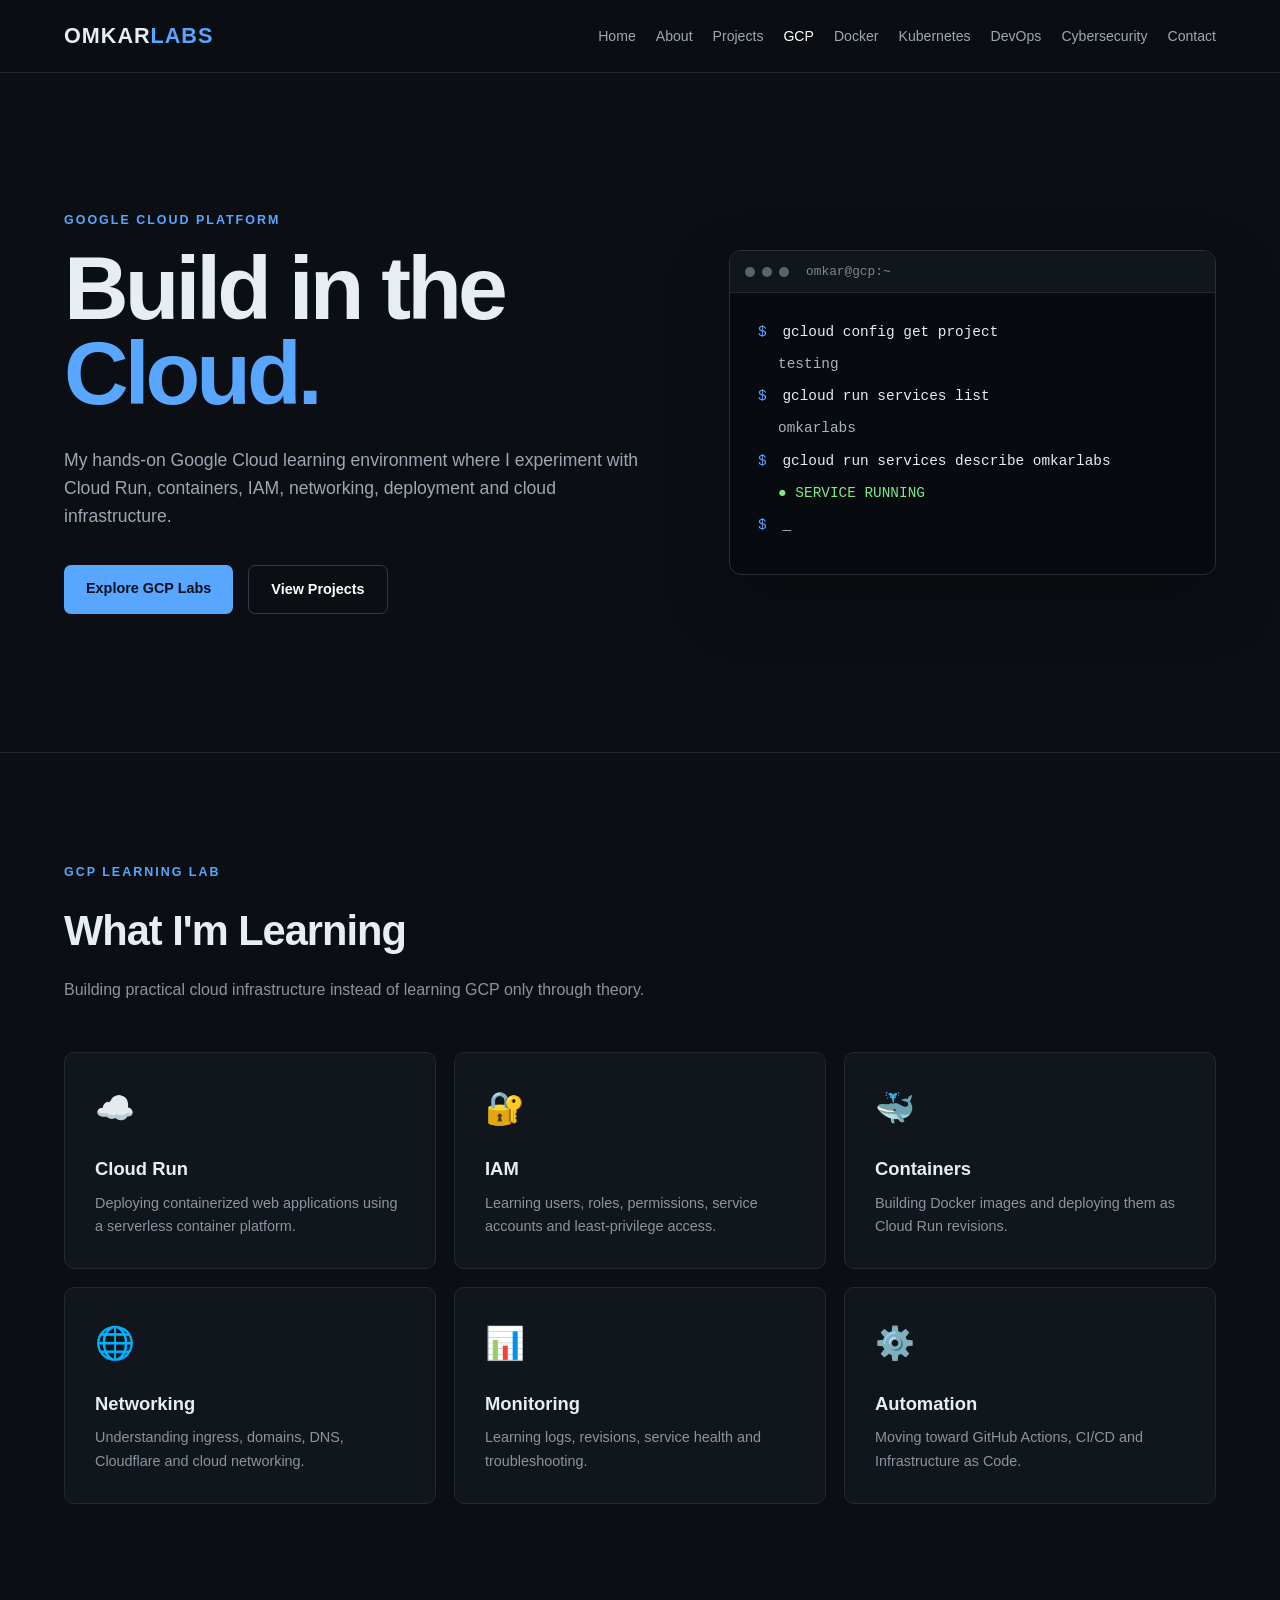
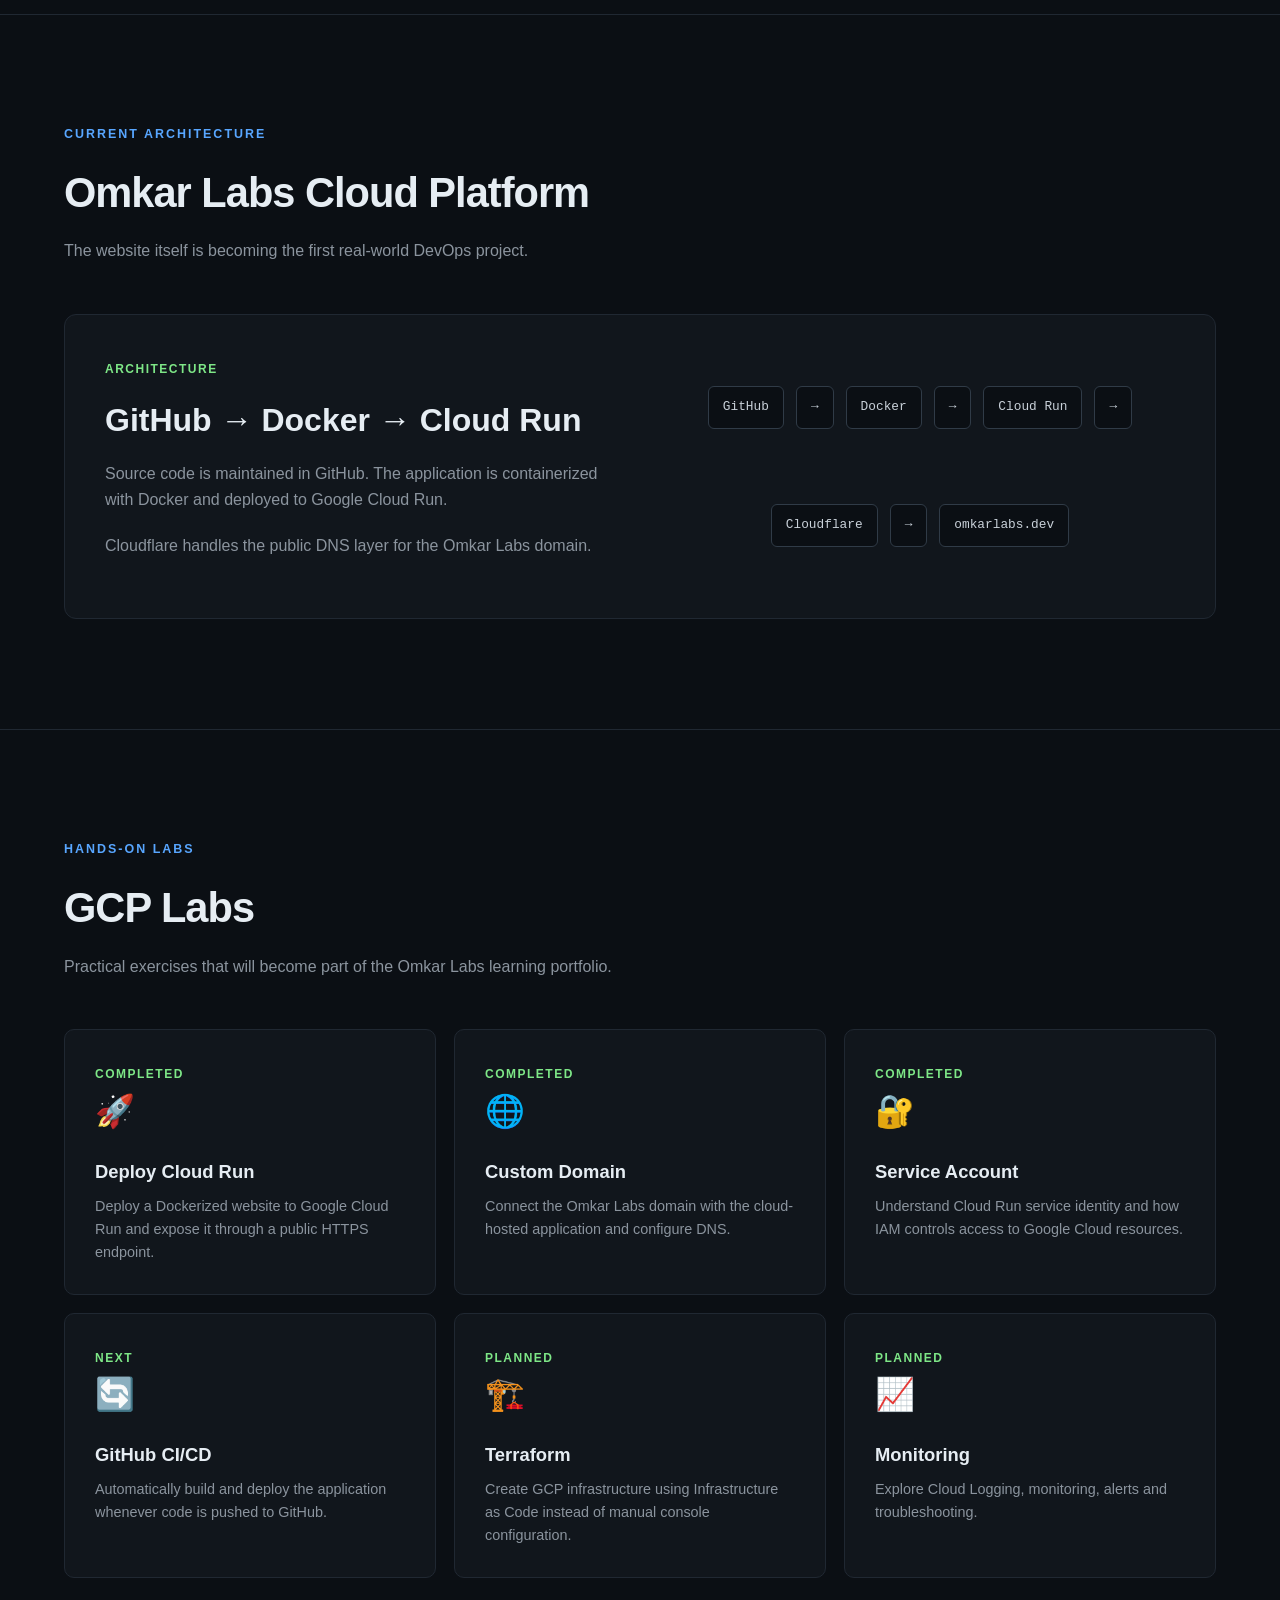
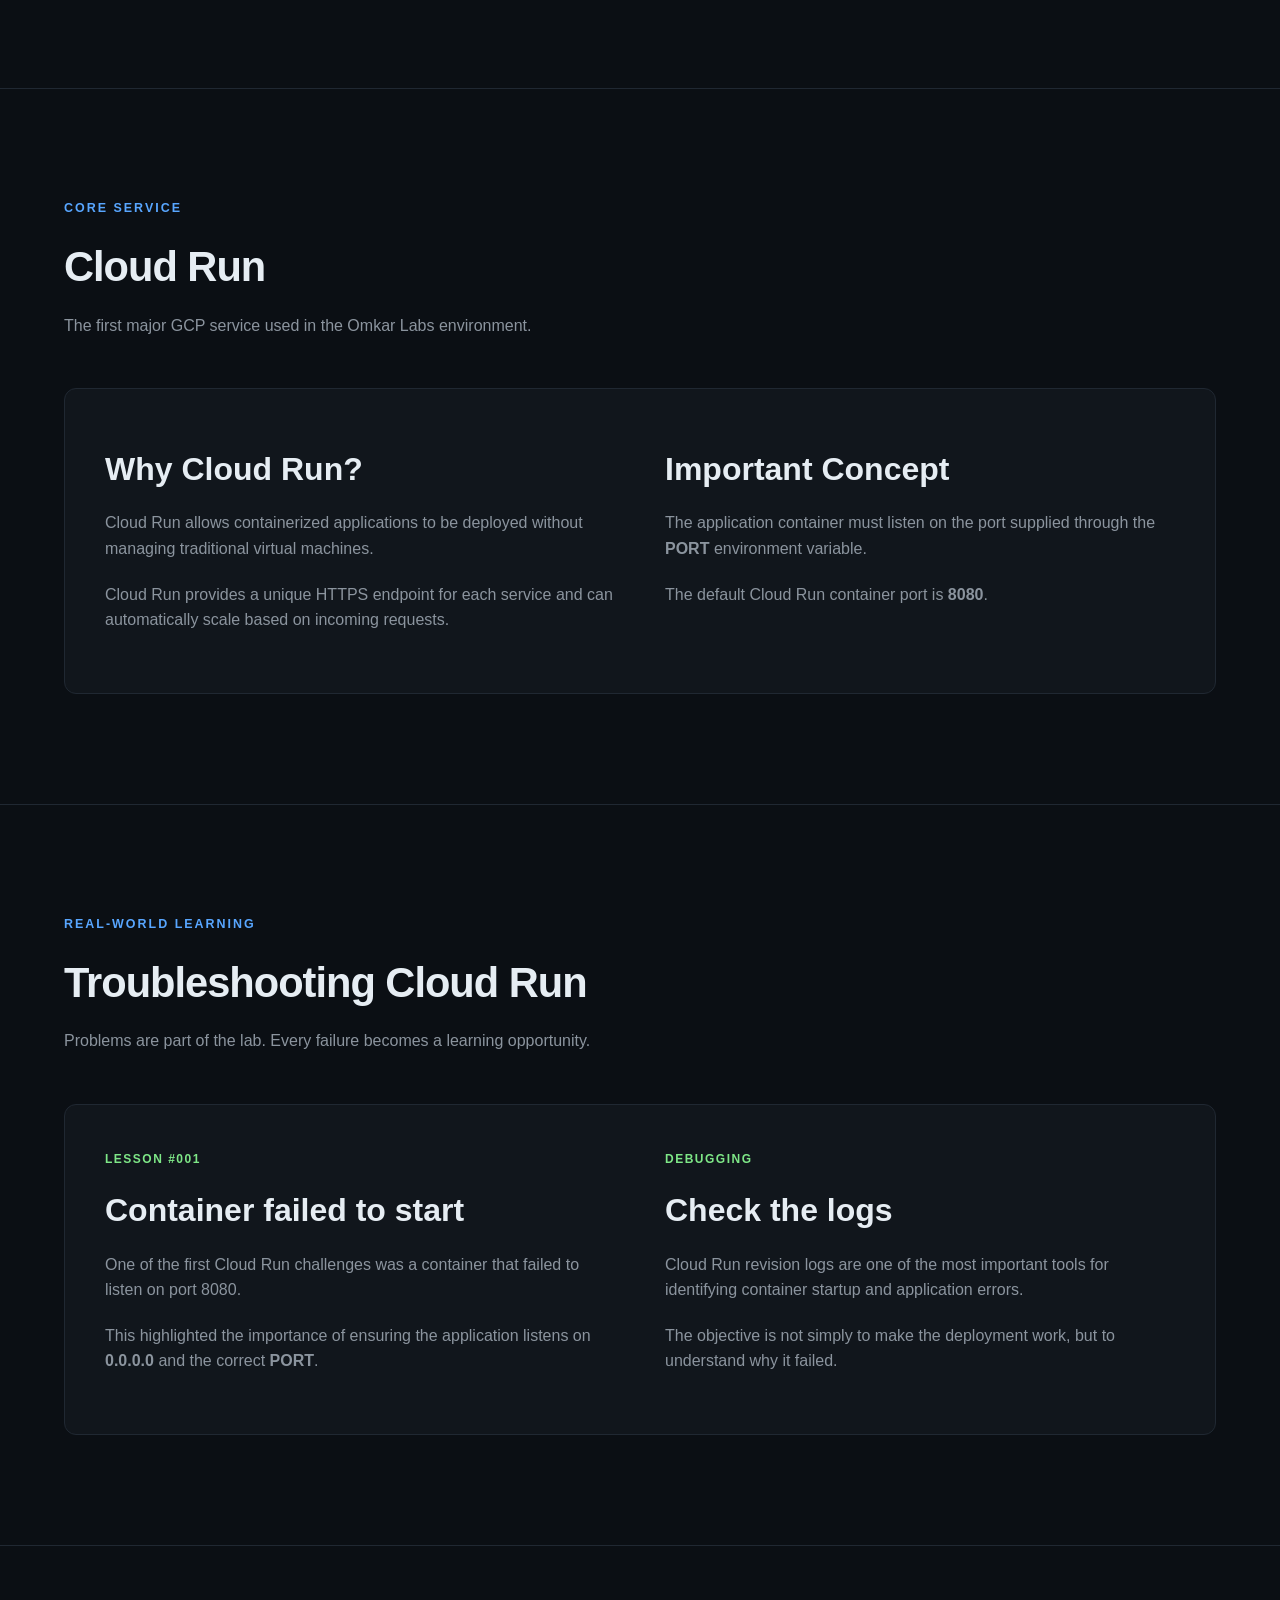
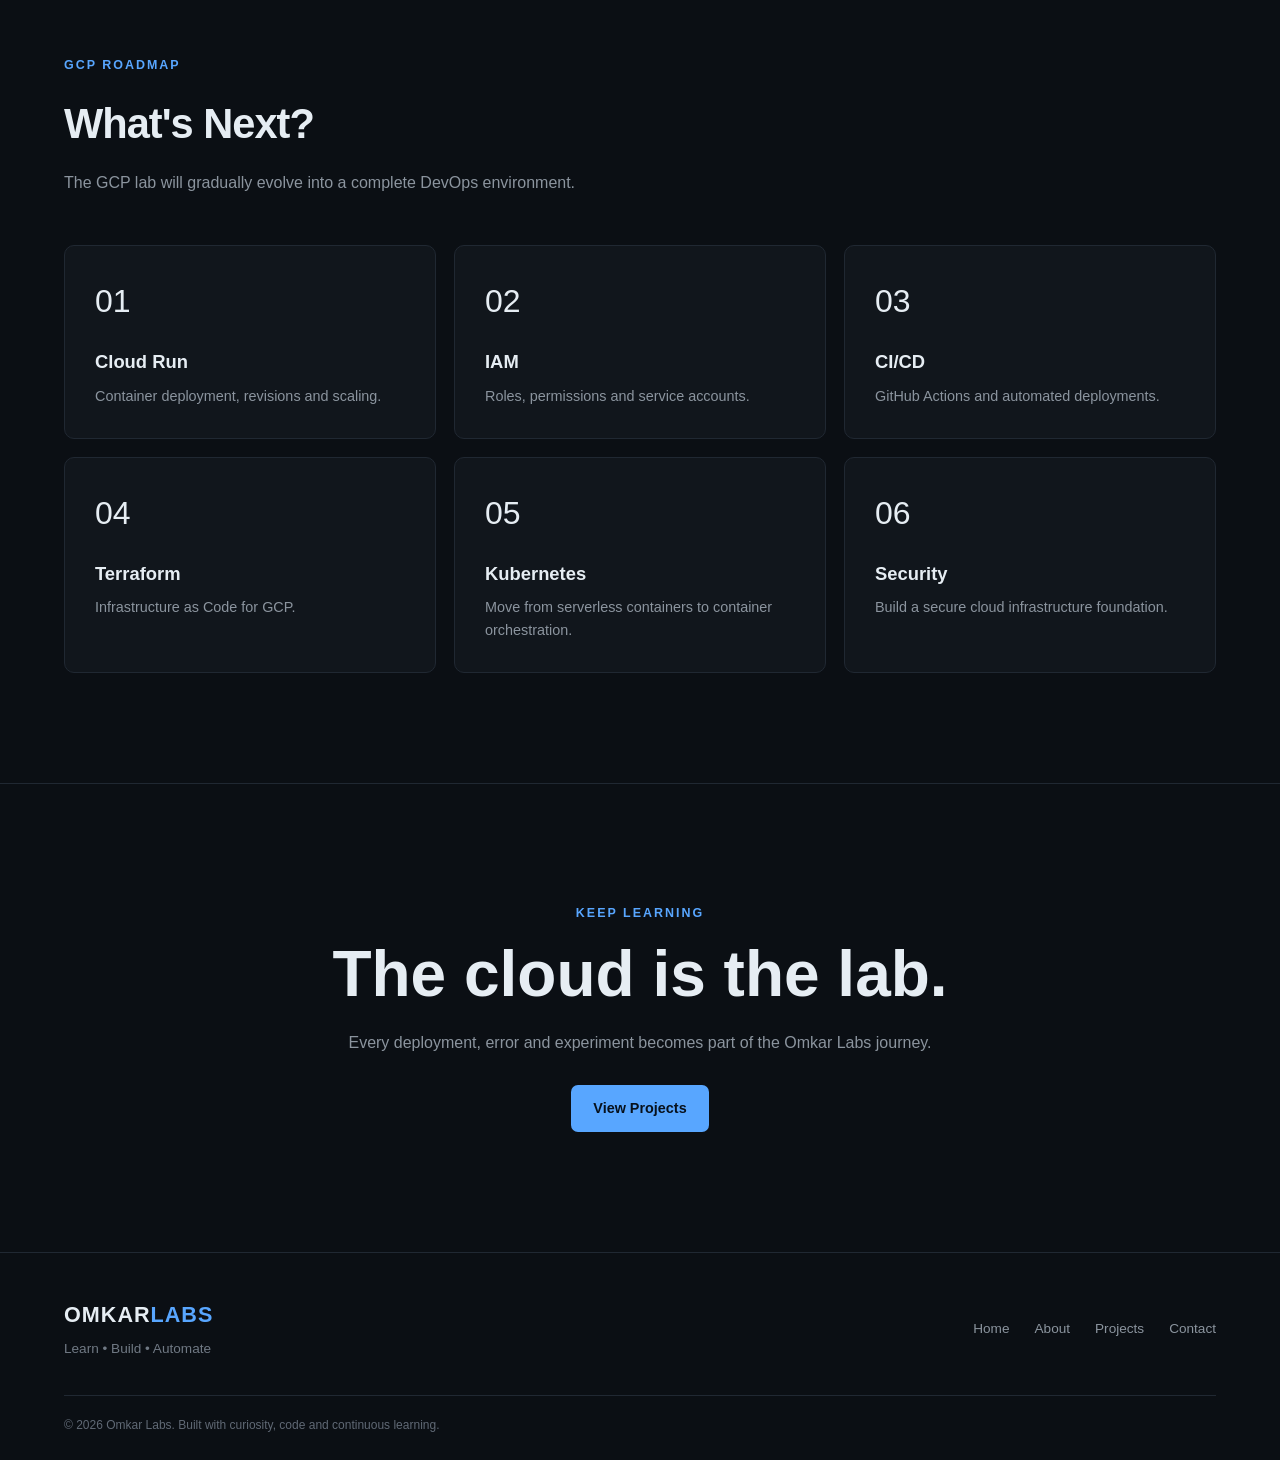
==== gcp.html @ 2f8487e4 "Add GCP learning page" ====
<!DOCTYPE html>
<html lang="en">

<head>

    <meta charset="UTF-8">

    <meta name="viewport"
          content="width=device-width, initial-scale=1.0">

    <meta name="description"
          content="Omkar Labs Google Cloud Platform learning lab - GCP, Cloud Run, IAM, Docker, Cloudflare and DevOps.">

    <title>GCP | Omkar Labs</title>

    <link rel="stylesheet" href="css/style.css">

</head>


<body>


    <!-- ================= HEADER ================= -->

    <header class="header">

        <div class="container nav-container">

            <a href="index.html" class="logo">
                OMKAR<span>LABS</span>
            </a>


            <nav class="navigation">

                <a href="index.html">
                    Home
                </a>

                <a href="about.html">
                    About
                </a>

                <a href="projects.html">
                    Projects
                </a>

                <a href="gcp.html"
                   class="active">
                    GCP
                </a>

                <a href="docker.html">
                    Docker
                </a>

                <a href="kubernetes.html">
                    Kubernetes
                </a>

                <a href="devops.html">
                    DevOps
                </a>

                <a href="cybersecurity.html">
                    Cybersecurity
                </a>

                <a href="contact.html">
                    Contact
                </a>

            </nav>


            <button class="menu-toggle"
                    aria-label="Open navigation menu">
                ☰
            </button>

        </div>

    </header>


    <!-- ================= MAIN ================= -->

    <main>


        <!-- ================= HERO ================= -->

        <section class="hero">

            <div class="container hero-content">


                <div class="hero-text">

                    <p class="eyebrow">
                        GOOGLE CLOUD PLATFORM
                    </p>

                    <h1>
                        Build in the<br>
                        <span>Cloud.</span>
                    </h1>

                    <p class="hero-description">

                        My hands-on Google Cloud learning
                        environment where I experiment with
                        Cloud Run, containers, IAM, networking,
                        deployment and cloud infrastructure.

                    </p>


                    <div class="hero-buttons">

                        <a href="#labs"
                           class="btn btn-primary">
                            Explore GCP Labs
                        </a>

                        <a href="projects.html"
                           class="btn btn-secondary">
                            View Projects
                        </a>

                    </div>

                </div>


                <!-- TERMINAL -->

                <div class="terminal">

                    <div class="terminal-header">

                        <span class="terminal-dot"></span>
                        <span class="terminal-dot"></span>
                        <span class="terminal-dot"></span>

                        <span class="terminal-title">
                            omkar@gcp:~
                        </span>

                    </div>


                    <div class="terminal-body">

                        <p>
                            <span class="terminal-prompt">
                                $
                            </span>
                            gcloud config get project
                        </p>

                        <p class="terminal-output">
                            testing
                        </p>

                        <p>
                            <span class="terminal-prompt">
                                $
                            </span>
                            gcloud run services list
                        </p>

                        <p class="terminal-output">
                            omkarlabs
                        </p>

                        <p>
                            <span class="terminal-prompt">
                                $
                            </span>
                            gcloud run services describe omkarlabs
                        </p>

                        <p class="terminal-success">
                            ● SERVICE RUNNING
                        </p>

                        <p>
                            <span class="terminal-prompt">
                                $
                            </span>
                            _
                        </p>

                    </div>

                </div>

            </div>

        </section>


        <!-- ================= OVERVIEW ================= -->

        <section class="technologies">

            <div class="container">


                <div class="section-heading">

                    <p class="eyebrow">
                        GCP LEARNING LAB
                    </p>

                    <h2>
                        What I'm Learning
                    </h2>

                    <p>
                        Building practical cloud infrastructure
                        instead of learning GCP only through theory.
                    </p>

                </div>


                <div class="tech-grid">


                    <article class="tech-card">

                        <div class="tech-icon">
                            ☁️
                        </div>

                        <h3>
                            Cloud Run
                        </h3>

                        <p>
                            Deploying containerized web
                            applications using a serverless
                            container platform.
                        </p>

                    </article>


                    <article class="tech-card">

                        <div class="tech-icon">
                            🔐
                        </div>

                        <h3>
                            IAM
                        </h3>

                        <p>
                            Learning users, roles, permissions,
                            service accounts and least-privilege
                            access.
                        </p>

                    </article>


                    <article class="tech-card">

                        <div class="tech-icon">
                            🐳
                        </div>

                        <h3>
                            Containers
                        </h3>

                        <p>
                            Building Docker images and deploying
                            them as Cloud Run revisions.
                        </p>

                    </article>


                    <article class="tech-card">

                        <div class="tech-icon">
                            🌐
                        </div>

                        <h3>
                            Networking
                        </h3>

                        <p>
                            Understanding ingress, domains,
                            DNS, Cloudflare and cloud networking.
                        </p>

                    </article>


                    <article class="tech-card">

                        <div class="tech-icon">
                            📊
                        </div>

                        <h3>
                            Monitoring
                        </h3>

                        <p>
                            Learning logs, revisions, service
                            health and troubleshooting.
                        </p>

                    </article>


                    <article class="tech-card">

                        <div class="tech-icon">
                            ⚙️
                        </div>

                        <h3>
                            Automation
                        </h3>

                        <p>
                            Moving toward GitHub Actions,
                            CI/CD and Infrastructure as Code.
                        </p>

                    </article>

                </div>

            </div>

        </section>


        <!-- ================= ARCHITECTURE ================= -->

        <section class="projects-preview">

            <div class="container">


                <div class="section-heading">

                    <p class="eyebrow">
                        CURRENT ARCHITECTURE
                    </p>

                    <h2>
                        Omkar Labs Cloud Platform
                    </h2>

                    <p>
                        The website itself is becoming the first
                        real-world DevOps project.
                    </p>

                </div>


                <div class="project-feature">


                    <div>

                        <span class="project-label">
                            ARCHITECTURE
                        </span>

                        <h3>
                            GitHub → Docker → Cloud Run
                        </h3>

                        <p>

                            Source code is maintained in GitHub.
                            The application is containerized with
                            Docker and deployed to Google Cloud Run.

                        </p>

                        <p>

                            Cloudflare handles the public DNS
                            layer for the Omkar Labs domain.

                        </p>

                    </div>


                    <div class="project-flow">

                        <span>
                            GitHub
                        </span>

                        <span>
                            →
                        </span>

                        <span>
                            Docker
                        </span>

                        <span>
                            →
                        </span>

                        <span>
                            Cloud Run
                        </span>

                        <span>
                            →
                        </span>

                        <span>
                            Cloudflare
                        </span>

                        <span>
                            →
                        </span>

                        <span>
                            omkarlabs.dev
                        </span>

                    </div>

                </div>

            </div>

        </section>


        <!-- ================= LABS ================= -->

        <section class="technologies"
                 id="labs">

            <div class="container">


                <div class="section-heading">

                    <p class="eyebrow">
                        HANDS-ON LABS
                    </p>

                    <h2>
                        GCP Labs
                    </h2>

                    <p>
                        Practical exercises that will become
                        part of the Omkar Labs learning portfolio.
                    </p>

                </div>


                <div class="tech-grid">


                    <!-- LAB 01 -->

                    <article class="tech-card">

                        <span class="project-label">
                            COMPLETED
                        </span>

                        <div class="tech-icon">
                            🚀
                        </div>

                        <h3>
                            Deploy Cloud Run
                        </h3>

                        <p>

                            Deploy a Dockerized website to
                            Google Cloud Run and expose it
                            through a public HTTPS endpoint.

                        </p>

                    </article>


                    <!-- LAB 02 -->

                    <article class="tech-card">

                        <span class="project-label">
                            COMPLETED
                        </span>

                        <div class="tech-icon">
                            🌐
                        </div>

                        <h3>
                            Custom Domain
                        </h3>

                        <p>

                            Connect the Omkar Labs domain
                            with the cloud-hosted application
                            and configure DNS.

                        </p>

                    </article>


                    <!-- LAB 03 -->

                    <article class="tech-card">

                        <span class="project-label">
                            COMPLETED
                        </span>

                        <div class="tech-icon">
                            🔐
                        </div>

                        <h3>
                            Service Account
                        </h3>

                        <p>

                            Understand Cloud Run service
                            identity and how IAM controls
                            access to Google Cloud resources.

                        </p>

                    </article>


                    <!-- LAB 04 -->

                    <article class="tech-card">

                        <span class="project-label">
                            NEXT
                        </span>

                        <div class="tech-icon">
                            🔄
                        </div>

                        <h3>
                            GitHub CI/CD
                        </h3>

                        <p>

                            Automatically build and deploy
                            the application whenever code
                            is pushed to GitHub.

                        </p>

                    </article>


                    <!-- LAB 05 -->

                    <article class="tech-card">

                        <span class="project-label">
                            PLANNED
                        </span>

                        <div class="tech-icon">
                            🏗️
                        </div>

                        <h3>
                            Terraform
                        </h3>

                        <p>

                            Create GCP infrastructure using
                            Infrastructure as Code instead
                            of manual console configuration.

                        </p>

                    </article>


                    <!-- LAB 06 -->

                    <article class="tech-card">

                        <span class="project-label">
                            PLANNED
                        </span>

                        <div class="tech-icon">
                            📈
                        </div>

                        <h3>
                            Monitoring
                        </h3>

                        <p>

                            Explore Cloud Logging,
                            monitoring, alerts and
                            troubleshooting.

                        </p>

                    </article>

                </div>

            </div>

        </section>


        <!-- ================= CLOUD RUN ================= -->

        <section class="projects-preview">

            <div class="container">


                <div class="section-heading">

                    <p class="eyebrow">
                        CORE SERVICE
                    </p>

                    <h2>
                        Cloud Run
                    </h2>

                    <p>
                        The first major GCP service used
                        in the Omkar Labs environment.
                    </p>

                </div>


                <div class="project-feature">


                    <div>

                        <h3>
                            Why Cloud Run?
                        </h3>

                        <p>

                            Cloud Run allows containerized
                            applications to be deployed without
                            managing traditional virtual machines.

                        </p>

                        <p>

                            Cloud Run provides a unique HTTPS
                            endpoint for each service and can
                            automatically scale based on incoming
                            requests.

                        </p>

                    </div>


                    <div>

                        <h3>
                            Important Concept
                        </h3>

                        <p>

                            The application container must listen
                            on the port supplied through the
                            <strong>PORT</strong> environment
                            variable.

                        </p>

                        <p>

                            The default Cloud Run container port
                            is <strong>8080</strong>.

                        </p>

                    </div>

                </div>

            </div>

        </section>


        <!-- ================= TROUBLESHOOTING ================= -->

        <section class="technologies">

            <div class="container">


                <div class="section-heading">

                    <p class="eyebrow">
                        REAL-WORLD LEARNING
                    </p>

                    <h2>
                        Troubleshooting Cloud Run
                    </h2>

                    <p>
                        Problems are part of the lab.
                        Every failure becomes a learning opportunity.
                    </p>

                </div>


                <div class="project-feature">


                    <div>

                        <span class="project-label">
                            LESSON #001
                        </span>

                        <h3>
                            Container failed to start
                        </h3>

                        <p>

                            One of the first Cloud Run challenges
                            was a container that failed to listen
                            on port 8080.

                        </p>

                        <p>

                            This highlighted the importance of
                            ensuring the application listens on
                            <strong>0.0.0.0</strong> and the
                            correct <strong>PORT</strong>.

                        </p>

                    </div>


                    <div>

                        <span class="project-label">
                            DEBUGGING
                        </span>

                        <h3>
                            Check the logs
                        </h3>

                        <p>

                            Cloud Run revision logs are one of
                            the most important tools for identifying
                            container startup and application errors.

                        </p>

                        <p>

                            The objective is not simply to make
                            the deployment work, but to understand
                            why it failed.

                        </p>

                    </div>

                </div>

            </div>

        </section>


        <!-- ================= ROADMAP ================= -->

        <section class="projects-preview">

            <div class="container">


                <div class="section-heading">

                    <p class="eyebrow">
                        GCP ROADMAP
                    </p>

                    <h2>
                        What's Next?
                    </h2>

                    <p>
                        The GCP lab will gradually evolve into
                        a complete DevOps environment.
                    </p>

                </div>


                <div class="tech-grid">


                    <article class="tech-card">

                        <div class="tech-icon">
                            01
                        </div>

                        <h3>
                            Cloud Run
                        </h3>

                        <p>
                            Container deployment,
                            revisions and scaling.
                        </p>

                    </article>


                    <article class="tech-card">

                        <div class="tech-icon">
                            02
                        </div>

                        <h3>
                            IAM
                        </h3>

                        <p>
                            Roles, permissions and
                            service accounts.
                        </p>

                    </article>


                    <article class="tech-card">

                        <div class="tech-icon">
                            03
                        </div>

                        <h3>
                            CI/CD
                        </h3>

                        <p>
                            GitHub Actions and automated
                            deployments.
                        </p>

                    </article>


                    <article class="tech-card">

                        <div class="tech-icon">
                            04
                        </div>

                        <h3>
                            Terraform
                        </h3>

                        <p>
                            Infrastructure as Code
                            for GCP.
                        </p>

                    </article>


                    <article class="tech-card">

                        <div class="tech-icon">
                            05
                        </div>

                        <h3>
                            Kubernetes
                        </h3>

                        <p>
                            Move from serverless containers
                            to container orchestration.
                        </p>

                    </article>


                    <article class="tech-card">

                        <div class="tech-icon">
                            06
                        </div>

                        <h3>
                            Security
                        </h3>

                        <p>
                            Build a secure cloud
                            infrastructure foundation.
                        </p>

                    </article>

                </div>

            </div>

        </section>


        <!-- ================= CTA ================= -->

        <section class="cta">

            <div class="container">

                <p class="eyebrow">
                    KEEP LEARNING
                </p>

                <h2>
                    The cloud is the lab.
                </h2>

                <p>

                    Every deployment, error and experiment
                    becomes part of the Omkar Labs journey.

                </p>


                <a href="projects.html"
                   class="btn btn-primary">
                    View Projects
                </a>

            </div>

        </section>


    </main>


    <!-- ================= FOOTER ================= -->

    <footer class="footer">

        <div class="container footer-content">


            <div>

                <a href="index.html"
                   class="logo">
                    OMKAR<span>LABS</span>
                </a>

                <p>
                    Learn • Build • Automate
                </p>

            </div>


            <div class="footer-links">

                <a href="index.html">
                    Home
                </a>

                <a href="about.html">
                    About
                </a>

                <a href="projects.html">
                    Projects
                </a>

                <a href="contact.html">
                    Contact
                </a>

            </div>


        </div>


        <div class="container copyright">

            <p>

                © 2026 Omkar Labs. Built with curiosity,
                code and continuous learning.

            </p>

        </div>

    </footer>


    <script src="js/script.js"></script>

</body>

</html>
---- css/style.css ----
/* =========================================
   OMKAR LABS
   Global Styles
========================================= */

* {
    margin: 0;
    padding: 0;
    box-sizing: border-box;
}

html {
    scroll-behavior: smooth;
}

body {
    font-family:
        -apple-system,
        BlinkMacSystemFont,
        "Segoe UI",
        Roboto,
        Arial,
        sans-serif;

    background: #0b0f14;
    color: #e6edf3;
    line-height: 1.6;
}

a {
    color: inherit;
    text-decoration: none;
}

.container {
    width: min(1180px, 90%);
    margin: 0 auto;
}


/* =========================================
   HEADER
========================================= */

.header {
    position: sticky;
    top: 0;
    z-index: 1000;

    background: rgba(11, 15, 20, 0.92);

    backdrop-filter: blur(12px);

    border-bottom: 1px solid #202832;
}

.nav-container {
    min-height: 72px;

    display: flex;
    align-items: center;
    justify-content: space-between;
}

.logo {
    font-size: 1.35rem;
    font-weight: 800;
    letter-spacing: 1px;
}

.logo span {
    color: #58a6ff;
}

.navigation {
    display: flex;
    gap: 20px;
    align-items: center;
}

.navigation a {
    color: #9da7b3;

    font-size: 0.88rem;

    transition:
        color 0.2s ease,
        transform 0.2s ease;
}

.navigation a:hover,
.navigation a.active {
    color: #ffffff;
}

.navigation a:hover {
    transform: translateY(-1px);
}

.menu-toggle {
    display: none;

    background: transparent;
    border: 0;

    color: #ffffff;

    font-size: 1.5rem;

    cursor: pointer;
}


/* =========================================
   HERO
========================================= */

.hero {
    min-height: 680px;

    display: flex;
    align-items: center;

    border-bottom: 1px solid #202832;
}

.hero-content {
    display: grid;

    grid-template-columns:
        1.1fr
        0.9fr;

    gap: 70px;

    align-items: center;
}

.eyebrow {
    color: #58a6ff;

    font-size: 0.78rem;

    font-weight: 700;

    letter-spacing: 2px;

    margin-bottom: 15px;
}

.hero h1 {
    font-size: clamp(3.5rem, 7vw, 6rem);

    line-height: 0.95;

    letter-spacing: -4px;

    margin-bottom: 30px;
}

.hero h1 span {
    color: #58a6ff;
}

.hero-description {
    max-width: 600px;

    color: #9da7b3;

    font-size: 1.1rem;

    margin-bottom: 35px;
}

.hero-description strong {
    color: #ffffff;
}


/* =========================================
   BUTTONS
========================================= */

.hero-buttons {
    display: flex;

    gap: 15px;

    flex-wrap: wrap;
}

.btn {
    display: inline-block;

    padding: 12px 22px;

    border-radius: 7px;

    font-weight: 700;

    font-size: 0.9rem;

    transition:
        transform 0.2s ease,
        opacity 0.2s ease;
}

.btn:hover {
    transform: translateY(-2px);

    opacity: 0.9;
}

.btn-primary {
    background: #58a6ff;

    color: #07111d;
}

.btn-secondary {
    border: 1px solid #303b47;

    color: #ffffff;
}


/* =========================================
   TERMINAL
========================================= */

.terminal {
    background: #070a0e;

    border: 1px solid #26313c;

    border-radius: 12px;

    overflow: hidden;

    box-shadow:
        0 25px 60px rgba(0, 0, 0, 0.35);
}

.terminal-header {
    height: 42px;

    display: flex;

    align-items: center;

    gap: 7px;

    padding: 0 15px;

    background: #11161c;

    border-bottom: 1px solid #202832;
}

.terminal-dot {
    width: 10px;
    height: 10px;

    border-radius: 50%;

    background: #59636f;
}

.terminal-title {
    margin-left: 10px;

    color: #7d8792;

    font-family: monospace;

    font-size: 0.8rem;
}

.terminal-body {
    padding: 28px;

    font-family:
        "Courier New",
        monospace;

    font-size: 0.9rem;
}

.terminal-body p {
    margin-bottom: 9px;
}

.terminal-prompt {
    color: #58a6ff;

    margin-right: 7px;
}

.terminal-output {
    color: #aab4bf;

    padding-left: 20px;
}

.terminal-success {
    color: #7ee787;

    padding-left: 20px;
}


/* =========================================
   SECTIONS
========================================= */

.technologies,
.projects-preview {
    padding: 110px 0;

    border-bottom: 1px solid #202832;
}

.section-heading {
    max-width: 650px;

    margin-bottom: 50px;
}

.section-heading h2 {
    font-size: 2.6rem;

    letter-spacing: -1px;

    margin-bottom: 12px;
}

.section-heading > p:last-child {
    color: #8b949e;
}


/* =========================================
   TECHNOLOGY CARDS
========================================= */

.tech-grid {
    display: grid;

    grid-template-columns:
        repeat(3, 1fr);

    gap: 18px;
}

.tech-card {
    padding: 30px;

    background: #11161c;

    border: 1px solid #202832;

    border-radius: 10px;

    transition:
        transform 0.25s ease,
        border-color 0.25s ease;
}

.tech-card:hover {
    transform: translateY(-5px);

    border-color: #58a6ff;
}

.tech-icon {
    font-size: 2rem;

    margin-bottom: 20px;
}

.tech-card h3 {
    font-size: 1.15rem;

    margin-bottom: 8px;
}

.tech-card p {
    color: #8b949e;

    font-size: 0.9rem;
}


/* =========================================
   PROJECT FEATURE
========================================= */

.project-feature {
    display: grid;

    grid-template-columns:
        1fr
        1fr;

    gap: 50px;

    padding: 40px;

    background: #11161c;

    border: 1px solid #202832;

    border-radius: 12px;
}

.project-label {
    color: #7ee787;

    font-size: 0.75rem;

    font-weight: 700;

    letter-spacing: 1.5px;
}

.project-feature h3 {
    font-size: 2rem;

    margin: 15px 0;
}

.project-feature p {
    color: #8b949e;

    max-width: 550px;

    margin-bottom: 20px;
}

.text-link {
    color: #58a6ff;

    font-weight: 700;
}

.project-flow {
    display: flex;

    align-items: center;

    justify-content: center;

    flex-wrap: wrap;

    gap: 12px;

    font-family: monospace;
}

.project-flow span {
    padding: 10px 14px;

    background: #0b0f14;

    border: 1px solid #303b47;

    border-radius: 6px;

    color: #c9d1d9;

    font-size: 0.8rem;
}


/* =========================================
   CTA
========================================= */

.cta {
    padding: 120px 0;

    text-align: center;
}

.cta h2 {
    max-width: 700px;

    margin: 0 auto 20px;

    font-size: clamp(2.2rem, 5vw, 4rem);

    line-height: 1.1;
}

.cta p:not(.eyebrow) {
    max-width: 600px;

    margin: 0 auto 30px;

    color: #8b949e;
}


/* =========================================
   FOOTER
========================================= */

.footer {
    border-top: 1px solid #202832;

    padding: 45px 0 25px;
}

.footer-content {
    display: flex;

    justify-content: space-between;

    align-items: center;

    padding-bottom: 35px;
}

.footer-content p {
    color: #707984;

    margin-top: 5px;

    font-size: 0.85rem;
}

.footer-links {
    display: flex;

    gap: 25px;
}

.footer-links a {
    color: #8b949e;

    font-size: 0.85rem;
}

.footer-links a:hover {
    color: #ffffff;
}

.copyright {
    border-top: 1px solid #202832;

    padding-top: 20px;

    color: #606975;

    font-size: 0.75rem;
}


/* =========================================
   RESPONSIVE
========================================= */

@media (max-width: 1050px) {

    .navigation {
        gap: 12px;
    }

    .navigation a {
        font-size: 0.78rem;
    }

    .hero-content {
        gap: 40px;
    }

}


@media (max-width: 850px) {

    .navigation {
        display: none;

        position: absolute;

        top: 72px;

        left: 0;

        right: 0;

        padding: 20px;

        background: #0b0f14;

        border-bottom: 1px solid #202832;

        flex-direction: column;

        align-items: flex-start;
    }

    .navigation.open {
        display: flex;
    }

    .menu-toggle {
        display: block;
    }

    .hero {
        padding: 90px 0;
    }

    .hero-content {
        grid-template-columns: 1fr;
    }

    .tech-grid {
        grid-template-columns:
            repeat(2, 1fr);
    }

    .project-feature {
        grid-template-columns: 1fr;
    }

}


@media (max-width: 550px) {

    .hero h1 {
        font-size: 3.5rem;

        letter-spacing: -2px;
    }

    .hero-description {
        font-size: 1rem;
    }

    .technologies,
    .projects-preview {
        padding: 80px 0;
    }

    .tech-grid {
        grid-template-columns: 1fr;
    }

    .section-heading h2 {
        font-size: 2.1rem;
    }

    .project-feature {
        padding: 25px;
    }

    .project-feature h3 {
        font-size: 1.5rem;
    }

    .footer-content {
        align-items: flex-start;

        flex-direction: column;

        gap: 25px;
    }

    .footer-links {
        flex-wrap: wrap;
    }

}
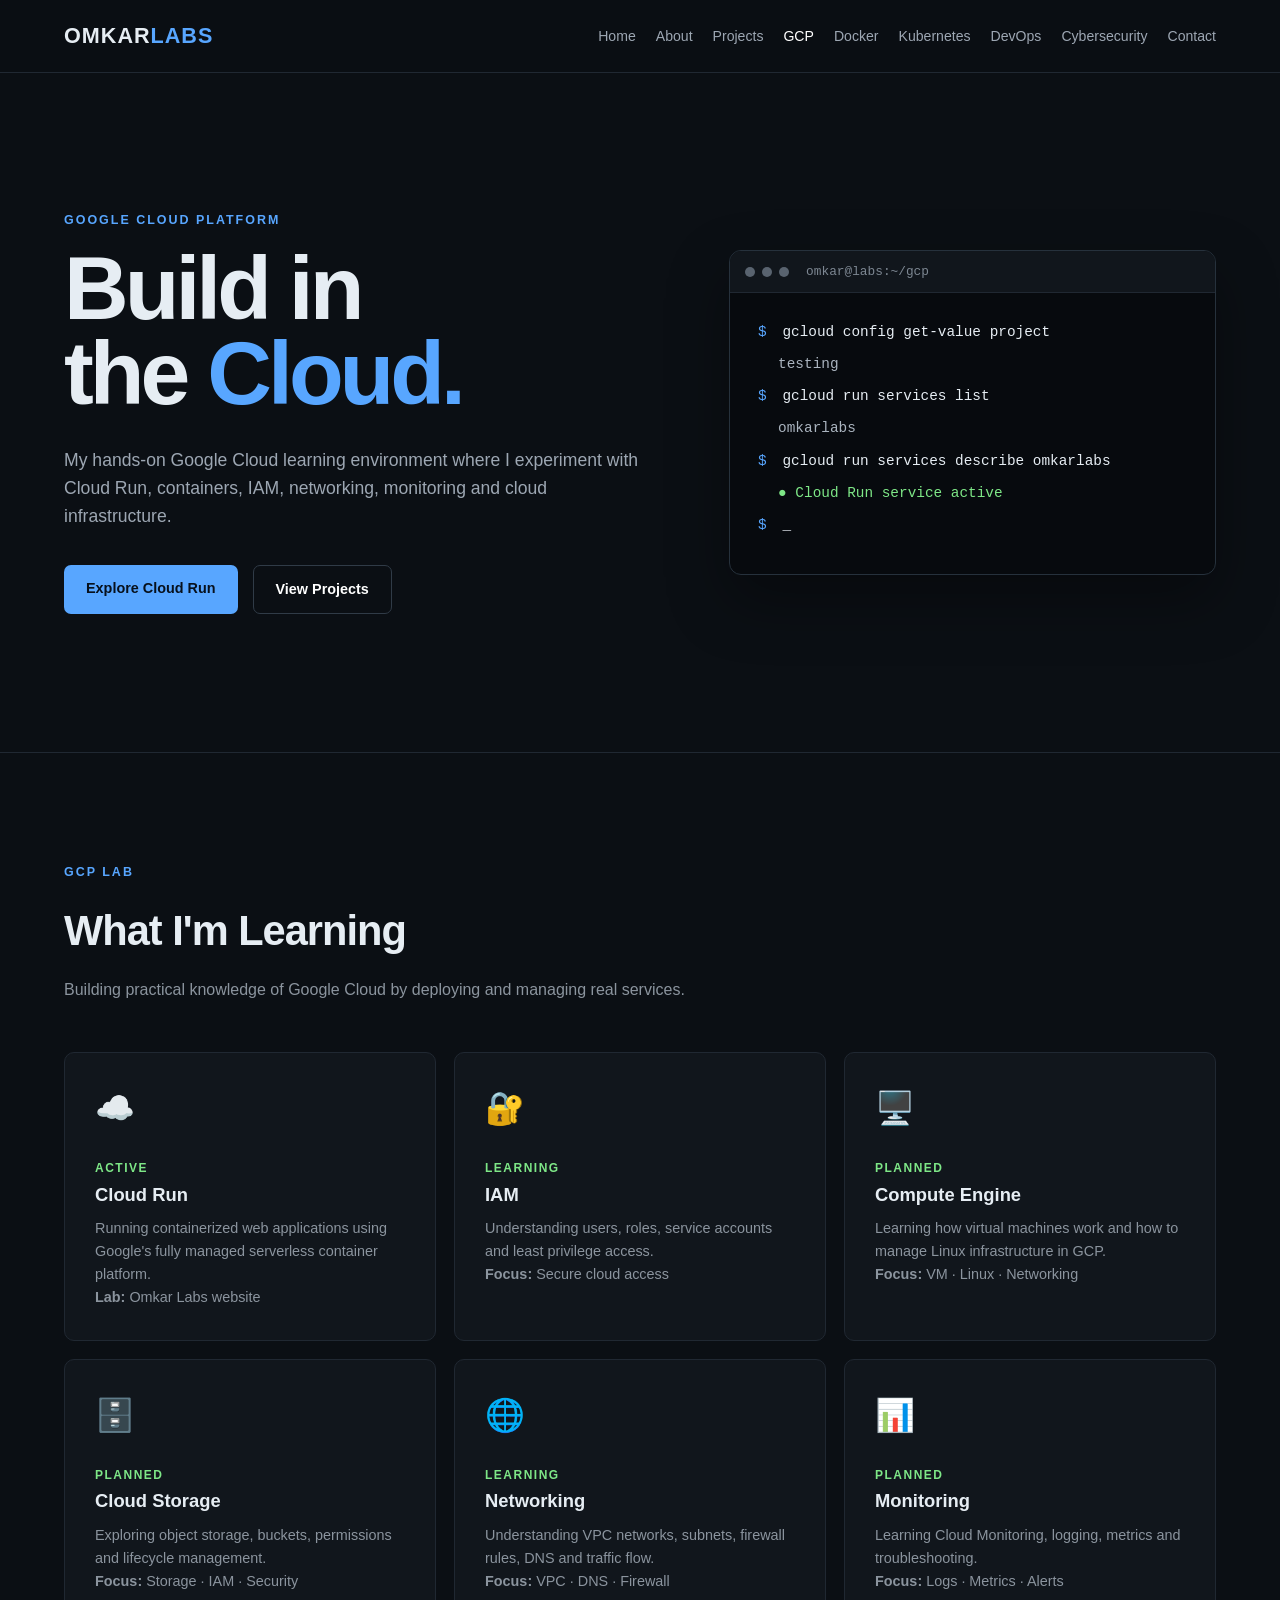
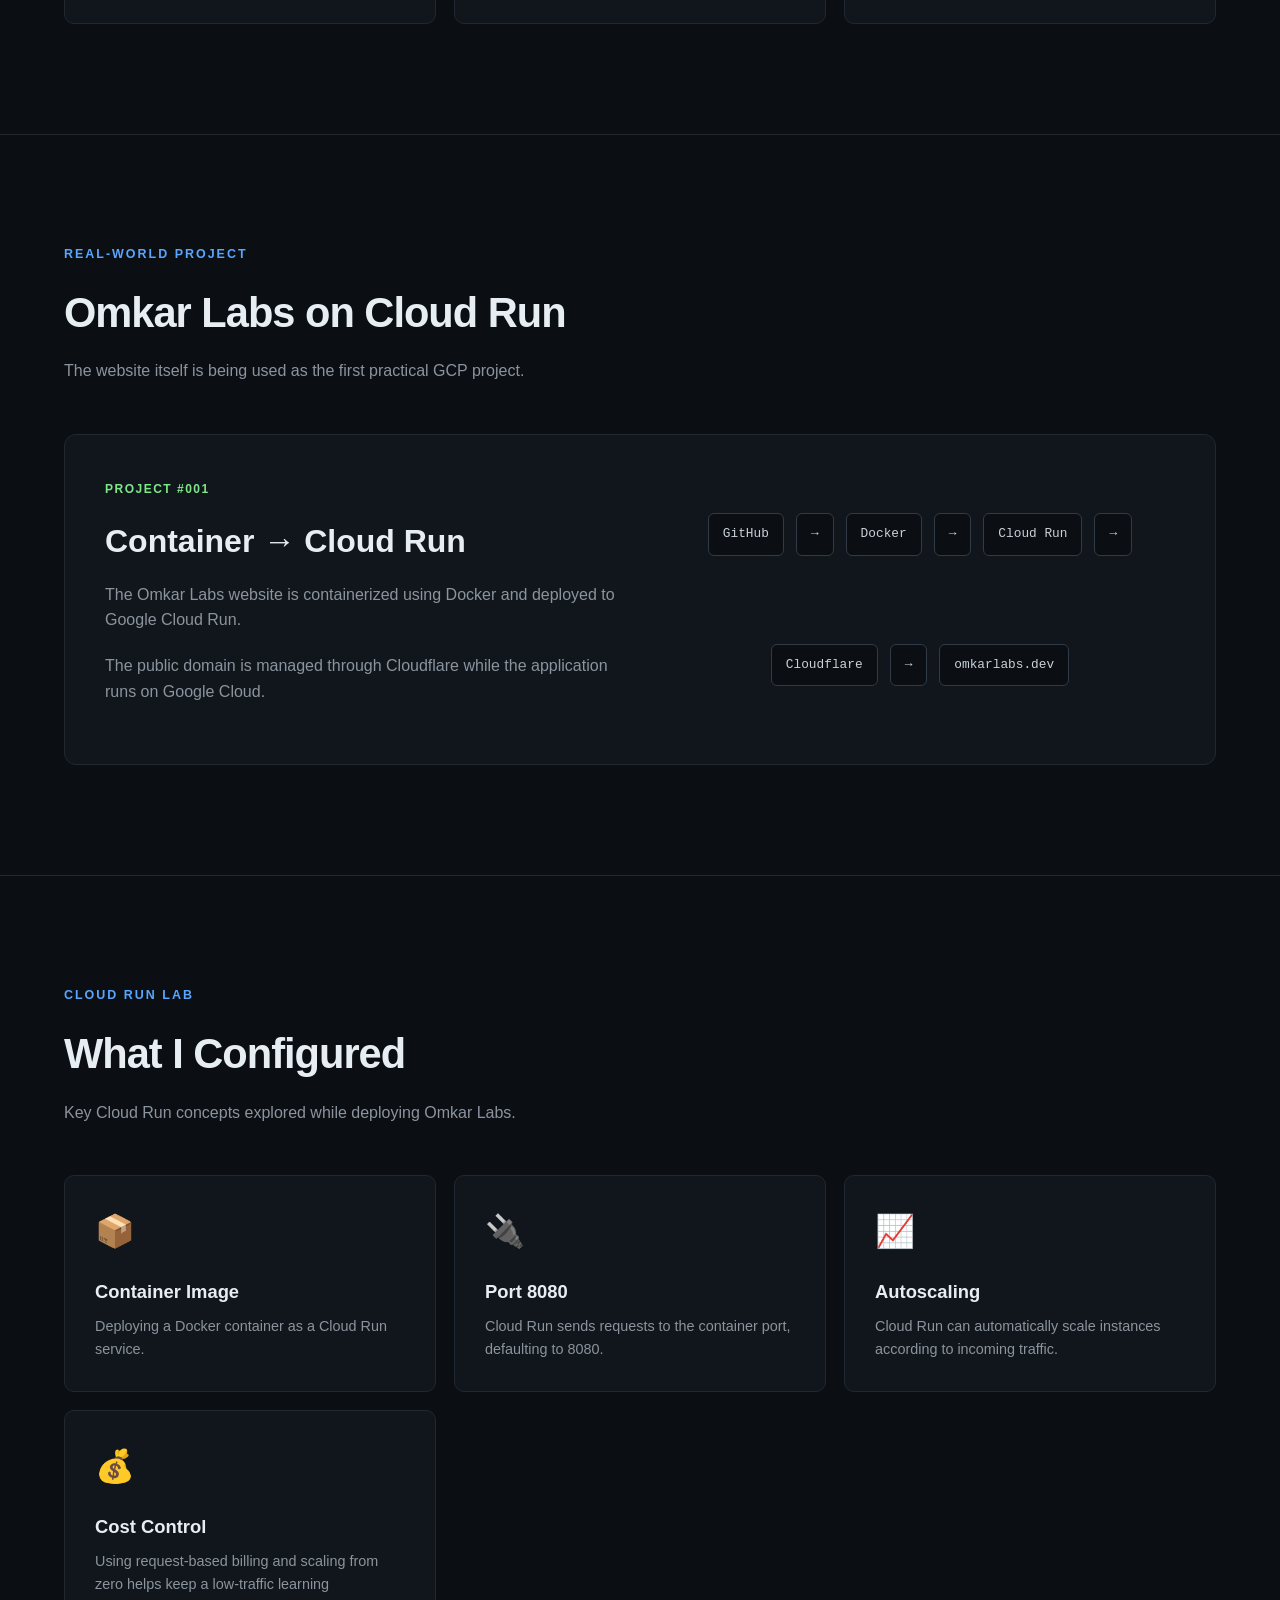
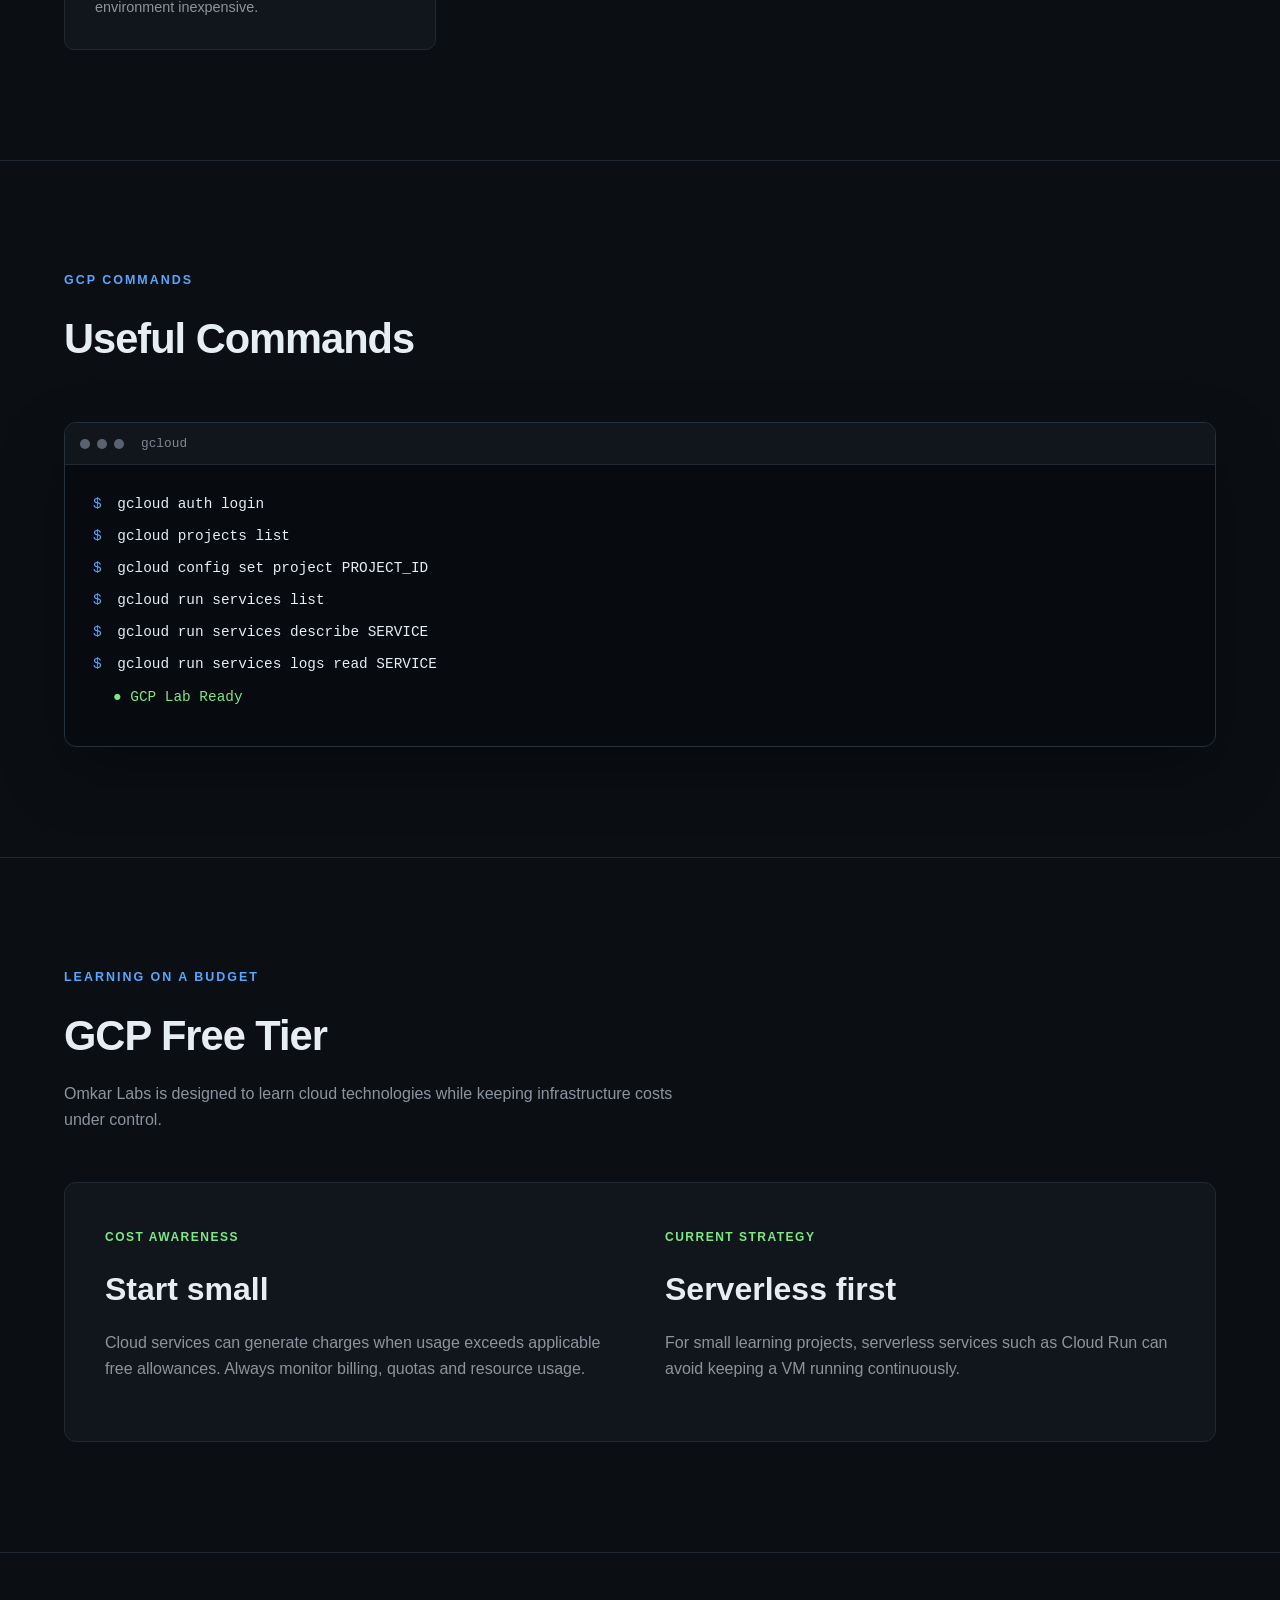
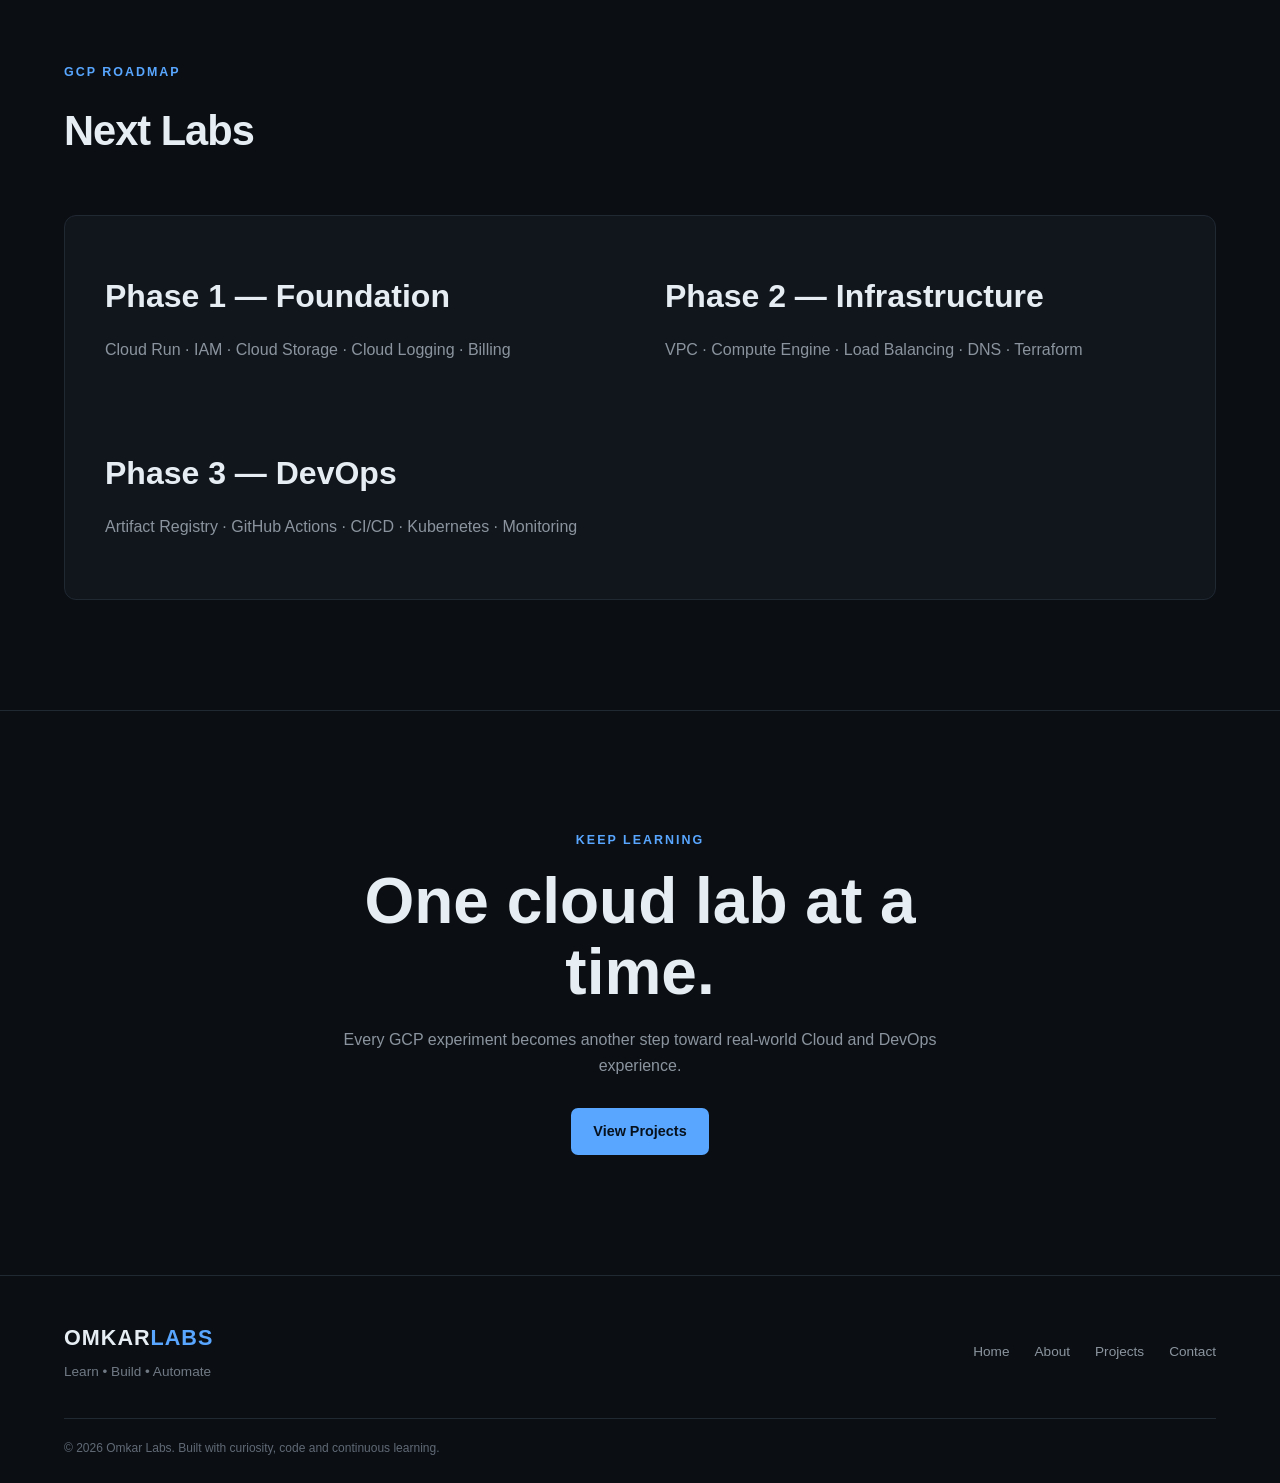
==== commit 6d57978c: "Update gcp.html" ====
--- a/gcp.html
+++ b/gcp.html
@@ -9,7 +9,7 @@
           content="width=device-width, initial-scale=1.0">
 
     <meta name="description"
-          content="Omkar Labs Google Cloud Platform learning lab - GCP, Cloud Run, IAM, Docker, Cloudflare and DevOps.">
+          content="Omkar Labs GCP learning lab - Google Cloud, Cloud Run, IAM, networking, containers and cloud infrastructure.">
 
     <title>GCP | Omkar Labs</title>
 
@@ -84,6 +84,7 @@
     </header>
 
 
+
     <!-- ================= MAIN ================= -->
 
     <main>
@@ -102,27 +103,30 @@
                         GOOGLE CLOUD PLATFORM
                     </p>
 
+
                     <h1>
-                        Build in the<br>
-                        <span>Cloud.</span>
+                        Build in<br>
+                        the <span>Cloud.</span>
                     </h1>
+
 
                     <p class="hero-description">
 
                         My hands-on Google Cloud learning
                         environment where I experiment with
                         Cloud Run, containers, IAM, networking,
-                        deployment and cloud infrastructure.
+                        monitoring and cloud infrastructure.
 
                     </p>
 
 
                     <div class="hero-buttons">
 
-                        <a href="#labs"
+                        <a href="#cloud-run"
                            class="btn btn-primary">
-                            Explore GCP Labs
+                            Explore Cloud Run
                         </a>
+
 
                         <a href="projects.html"
                            class="btn btn-secondary">
@@ -134,6 +138,7 @@
                 </div>
 
 
+
                 <!-- TERMINAL -->
 
                 <div class="terminal">
@@ -145,7 +150,7 @@
                         <span class="terminal-dot"></span>
 
                         <span class="terminal-title">
-                            omkar@gcp:~
+                            omkar@labs:~/gcp
                         </span>
 
                     </div>
@@ -154,15 +159,677 @@
                     <div class="terminal-body">
 
                         <p>
+
                             <span class="terminal-prompt">
                                 $
                             </span>
-                            gcloud config get project
-                        </p>
+
+                            gcloud config get-value project
+
+                        </p>
+
 
                         <p class="terminal-output">
+
                             testing
-                        </p>
+
+                        </p>
+
+
+                        <p>
+
+                            <span class="terminal-prompt">
+                                $
+                            </span>
+
+                            gcloud run services list
+
+                        </p>
+
+
+                        <p class="terminal-output">
+
+                            omkarlabs
+
+                        </p>
+
+
+                        <p>
+
+                            <span class="terminal-prompt">
+                                $
+                            </span>
+
+                            gcloud run services describe omkarlabs
+
+                        </p>
+
+
+                        <p class="terminal-success">
+
+                            ● Cloud Run service active
+
+                        </p>
+
+
+                        <p>
+
+                            <span class="terminal-prompt">
+                                $
+                            </span>
+
+                            _
+
+                        </p>
+
+                    </div>
+
+                </div>
+
+            </div>
+
+        </section>
+
+
+
+        <!-- ================= GCP OVERVIEW ================= -->
+
+        <section class="technologies">
+
+            <div class="container">
+
+
+                <div class="section-heading">
+
+                    <p class="eyebrow">
+                        GCP LAB
+                    </p>
+
+
+                    <h2>
+                        What I'm Learning
+                    </h2>
+
+
+                    <p>
+
+                        Building practical knowledge of
+                        Google Cloud by deploying and
+                        managing real services.
+
+                    </p>
+
+                </div>
+
+
+
+                <div class="tech-grid">
+
+
+                    <!-- CLOUD RUN -->
+
+                    <article class="tech-card"
+                             id="cloud-run">
+
+                        <div class="tech-icon">
+                            ☁️
+                        </div>
+
+
+                        <span class="project-label">
+                            ACTIVE
+                        </span>
+
+
+                        <h3>
+                            Cloud Run
+                        </h3>
+
+
+                        <p>
+
+                            Running containerized web
+                            applications using Google's
+                            fully managed serverless
+                            container platform.
+
+                        </p>
+
+
+                        <p>
+
+                            <strong>
+                                Lab:
+                            </strong>
+
+                            Omkar Labs website
+
+                        </p>
+
+                    </article>
+
+
+
+                    <!-- IAM -->
+
+                    <article class="tech-card">
+
+                        <div class="tech-icon">
+                            🔐
+                        </div>
+
+
+                        <span class="project-label">
+                            LEARNING
+                        </span>
+
+
+                        <h3>
+                            IAM
+                        </h3>
+
+
+                        <p>
+
+                            Understanding users, roles,
+                            service accounts and least
+                            privilege access.
+
+                        </p>
+
+
+                        <p>
+
+                            <strong>
+                                Focus:
+                            </strong>
+
+                            Secure cloud access
+
+                        </p>
+
+                    </article>
+
+
+
+                    <!-- COMPUTE -->
+
+                    <article class="tech-card">
+
+                        <div class="tech-icon">
+                            🖥️
+                        </div>
+
+
+                        <span class="project-label">
+                            PLANNED
+                        </span>
+
+
+                        <h3>
+                            Compute Engine
+                        </h3>
+
+
+                        <p>
+
+                            Learning how virtual machines
+                            work and how to manage Linux
+                            infrastructure in GCP.
+
+                        </p>
+
+
+                        <p>
+
+                            <strong>
+                                Focus:
+                            </strong>
+
+                            VM · Linux · Networking
+
+                        </p>
+
+                    </article>
+
+
+
+                    <!-- STORAGE -->
+
+                    <article class="tech-card">
+
+                        <div class="tech-icon">
+                            🗄️
+                        </div>
+
+
+                        <span class="project-label">
+                            PLANNED
+                        </span>
+
+
+                        <h3>
+                            Cloud Storage
+                        </h3>
+
+
+                        <p>
+
+                            Exploring object storage,
+                            buckets, permissions and
+                            lifecycle management.
+
+                        </p>
+
+
+                        <p>
+
+                            <strong>
+                                Focus:
+                            </strong>
+
+                            Storage · IAM · Security
+
+                        </p>
+
+                    </article>
+
+
+
+                    <!-- NETWORKING -->
+
+                    <article class="tech-card">
+
+                        <div class="tech-icon">
+                            🌐
+                        </div>
+
+
+                        <span class="project-label">
+                            LEARNING
+                        </span>
+
+
+                        <h3>
+                            Networking
+                        </h3>
+
+
+                        <p>
+
+                            Understanding VPC networks,
+                            subnets, firewall rules,
+                            DNS and traffic flow.
+
+                        </p>
+
+
+                        <p>
+
+                            <strong>
+                                Focus:
+                            </strong>
+
+                            VPC · DNS · Firewall
+
+                        </p>
+
+                    </article>
+
+
+
+                    <!-- MONITORING -->
+
+                    <article class="tech-card">
+
+                        <div class="tech-icon">
+                            📊
+                        </div>
+
+
+                        <span class="project-label">
+                            PLANNED
+                        </span>
+
+
+                        <h3>
+                            Monitoring
+                        </h3>
+
+
+                        <p>
+
+                            Learning Cloud Monitoring,
+                            logging, metrics and
+                            troubleshooting.
+
+                        </p>
+
+
+                        <p>
+
+                            <strong>
+                                Focus:
+                            </strong>
+
+                            Logs · Metrics · Alerts
+
+                        </p>
+
+                    </article>
+
+                </div>
+
+            </div>
+
+        </section>
+
+
+
+        <!-- ================= CLOUD RUN PROJECT ================= -->
+
+        <section class="projects-preview">
+
+            <div class="container">
+
+
+                <div class="section-heading">
+
+                    <p class="eyebrow">
+                        REAL-WORLD PROJECT
+                    </p>
+
+
+                    <h2>
+                        Omkar Labs on Cloud Run
+                    </h2>
+
+
+                    <p>
+
+                        The website itself is being used
+                        as the first practical GCP project.
+
+                    </p>
+
+                </div>
+
+
+
+                <div class="project-feature">
+
+
+                    <div>
+
+                        <span class="project-label">
+                            PROJECT #001
+                        </span>
+
+
+                        <h3>
+                            Container → Cloud Run
+                        </h3>
+
+
+                        <p>
+
+                            The Omkar Labs website is
+                            containerized using Docker
+                            and deployed to Google Cloud Run.
+
+                        </p>
+
+
+                        <p>
+
+                            The public domain is managed
+                            through Cloudflare while the
+                            application runs on Google Cloud.
+
+                        </p>
+
+                    </div>
+
+
+
+                    <div class="project-flow">
+
+                        <span>
+                            GitHub
+                        </span>
+
+                        <span>
+                            →
+                        </span>
+
+                        <span>
+                            Docker
+                        </span>
+
+                        <span>
+                            →
+                        </span>
+
+                        <span>
+                            Cloud Run
+                        </span>
+
+                        <span>
+                            →
+                        </span>
+
+                        <span>
+                            Cloudflare
+                        </span>
+
+                        <span>
+                            →
+                        </span>
+
+                        <span>
+                            omkarlabs.dev
+                        </span>
+
+                    </div>
+
+                </div>
+
+            </div>
+
+        </section>
+
+
+
+        <!-- ================= CLOUD RUN CONFIGURATION ================= -->
+
+        <section class="technologies">
+
+            <div class="container">
+
+
+                <div class="section-heading">
+
+                    <p class="eyebrow">
+                        CLOUD RUN LAB
+                    </p>
+
+
+                    <h2>
+                        What I Configured
+                    </h2>
+
+
+                    <p>
+
+                        Key Cloud Run concepts explored
+                        while deploying Omkar Labs.
+
+                    </p>
+
+                </div>
+
+
+
+                <div class="tech-grid">
+
+
+                    <article class="tech-card">
+
+                        <div class="tech-icon">
+                            📦
+                        </div>
+
+                        <h3>
+                            Container Image
+                        </h3>
+
+                        <p>
+
+                            Deploying a Docker container
+                            as a Cloud Run service.
+
+                        </p>
+
+                    </article>
+
+
+
+                    <article class="tech-card">
+
+                        <div class="tech-icon">
+                            🔌
+                        </div>
+
+                        <h3>
+                            Port 8080
+                        </h3>
+
+                        <p>
+
+                            Cloud Run sends requests to
+                            the container port, defaulting
+                            to 8080.
+
+                        </p>
+
+                    </article>
+
+
+
+                    <article class="tech-card">
+
+                        <div class="tech-icon">
+                            📈
+                        </div>
+
+                        <h3>
+                            Autoscaling
+                        </h3>
+
+                        <p>
+
+                            Cloud Run can automatically
+                            scale instances according
+                            to incoming traffic.
+
+                        </p>
+
+                    </article>
+
+
+
+                    <article class="tech-card">
+
+                        <div class="tech-icon">
+                            💰
+                        </div>
+
+                        <h3>
+                            Cost Control
+                        </h3>
+
+                        <p>
+
+                            Using request-based billing
+                            and scaling from zero helps
+                            keep a low-traffic learning
+                            environment inexpensive.
+
+                        </p>
+
+                    </article>
+
+                </div>
+
+            </div>
+
+        </section>
+
+
+
+        <!-- ================= COMMANDS ================= -->
+
+        <section class="projects-preview">
+
+            <div class="container">
+
+
+                <div class="section-heading">
+
+                    <p class="eyebrow">
+                        GCP COMMANDS
+                    </p>
+
+
+                    <h2>
+                        Useful Commands
+                    </h2>
+
+                </div>
+
+
+
+                <div class="terminal">
+
+
+                    <div class="terminal-header">
+
+                        <span class="terminal-dot"></span>
+                        <span class="terminal-dot"></span>
+                        <span class="terminal-dot"></span>
+
+                        <span class="terminal-title">
+                            gcloud
+                        </span>
+
+                    </div>
+
+
+                    <div class="terminal-body">
+
+                        <p>
+                            <span class="terminal-prompt">
+                                $
+                            </span>
+                            gcloud auth login
+                        </p>
+
+
+                        <p>
+                            <span class="terminal-prompt">
+                                $
+                            </span>
+                            gcloud projects list
+                        </p>
+
+
+                        <p>
+                            <span class="terminal-prompt">
+                                $
+                            </span>
+                            gcloud config set project PROJECT_ID
+                        </p>
+
 
                         <p>
                             <span class="terminal-prompt">
@@ -171,26 +838,27 @@
                             gcloud run services list
                         </p>
 
-                        <p class="terminal-output">
-                            omkarlabs
-                        </p>
 
                         <p>
                             <span class="terminal-prompt">
                                 $
                             </span>
-                            gcloud run services describe omkarlabs
-                        </p>
-
-                        <p class="terminal-success">
-                            ● SERVICE RUNNING
-                        </p>
+                            gcloud run services describe SERVICE
+                        </p>
+
 
                         <p>
                             <span class="terminal-prompt">
                                 $
                             </span>
-                            _
+                            gcloud run services logs read SERVICE
+                        </p>
+
+
+                        <p class="terminal-success">
+
+                            ● GCP Lab Ready
+
                         </p>
 
                     </div>
@@ -202,7 +870,8 @@
         </section>
 
 
-        <!-- ================= OVERVIEW ================= -->
+
+        <!-- ================= FREE TIER ================= -->
 
         <section class="technologies">
 
@@ -212,132 +881,79 @@
                 <div class="section-heading">
 
                     <p class="eyebrow">
-                        GCP LEARNING LAB
+                        LEARNING ON A BUDGET
                     </p>
 
+
                     <h2>
-                        What I'm Learning
+                        GCP Free Tier
                     </h2>
 
+
                     <p>
-                        Building practical cloud infrastructure
-                        instead of learning GCP only through theory.
+
+                        Omkar Labs is designed to learn
+                        cloud technologies while keeping
+                        infrastructure costs under control.
+
                     </p>
 
                 </div>
 
 
-                <div class="tech-grid">
-
-
-                    <article class="tech-card">
-
-                        <div class="tech-icon">
-                            ☁️
-                        </div>
-
-                        <h3>
-                            Cloud Run
-                        </h3>
-
-                        <p>
-                            Deploying containerized web
-                            applications using a serverless
-                            container platform.
-                        </p>
-
-                    </article>
-
-
-                    <article class="tech-card">
-
-                        <div class="tech-icon">
-                            🔐
-                        </div>
-
-                        <h3>
-                            IAM
-                        </h3>
-
-                        <p>
-                            Learning users, roles, permissions,
-                            service accounts and least-privilege
-                            access.
-                        </p>
-
-                    </article>
-
-
-                    <article class="tech-card">
-
-                        <div class="tech-icon">
-                            🐳
-                        </div>
-
-                        <h3>
-                            Containers
-                        </h3>
-
-                        <p>
-                            Building Docker images and deploying
-                            them as Cloud Run revisions.
-                        </p>
-
-                    </article>
-
-
-                    <article class="tech-card">
-
-                        <div class="tech-icon">
-                            🌐
-                        </div>
-
-                        <h3>
-                            Networking
-                        </h3>
-
-                        <p>
-                            Understanding ingress, domains,
-                            DNS, Cloudflare and cloud networking.
-                        </p>
-
-                    </article>
-
-
-                    <article class="tech-card">
-
-                        <div class="tech-icon">
-                            📊
-                        </div>
-
-                        <h3>
-                            Monitoring
-                        </h3>
-
-                        <p>
-                            Learning logs, revisions, service
-                            health and troubleshooting.
-                        </p>
-
-                    </article>
-
-
-                    <article class="tech-card">
-
-                        <div class="tech-icon">
-                            ⚙️
-                        </div>
-
-                        <h3>
-                            Automation
-                        </h3>
-
-                        <p>
-                            Moving toward GitHub Actions,
-                            CI/CD and Infrastructure as Code.
-                        </p>
-
-                    </article>
+
+                <div class="project-feature">
+
+
+                    <div>
+
+                        <span class="project-label">
+                            COST AWARENESS
+                        </span>
+
+
+                        <h3>
+                            Start small
+                        </h3>
+
+
+                        <p>
+
+                            Cloud services can generate
+                            charges when usage exceeds
+                            applicable free allowances.
+
+                            Always monitor billing,
+                            quotas and resource usage.
+
+                        </p>
+
+                    </div>
+
+
+
+                    <div>
+
+                        <span class="project-label">
+                            CURRENT STRATEGY
+                        </span>
+
+
+                        <h3>
+                            Serverless first
+                        </h3>
+
+
+                        <p>
+
+                            For small learning projects,
+                            serverless services such as
+                            Cloud Run can avoid keeping a
+                            VM running continuously.
+
+                        </p>
+
+                    </div>
 
                 </div>
 
@@ -346,487 +962,10 @@
         </section>
 
 
-        <!-- ================= ARCHITECTURE ================= -->
-
-        <section class="projects-preview">
-
-            <div class="container">
-
-
-                <div class="section-heading">
-
-                    <p class="eyebrow">
-                        CURRENT ARCHITECTURE
-                    </p>
-
-                    <h2>
-                        Omkar Labs Cloud Platform
-                    </h2>
-
-                    <p>
-                        The website itself is becoming the first
-                        real-world DevOps project.
-                    </p>
-
-                </div>
-
-
-                <div class="project-feature">
-
-
-                    <div>
-
-                        <span class="project-label">
-                            ARCHITECTURE
-                        </span>
-
-                        <h3>
-                            GitHub → Docker → Cloud Run
-                        </h3>
-
-                        <p>
-
-                            Source code is maintained in GitHub.
-                            The application is containerized with
-                            Docker and deployed to Google Cloud Run.
-
-                        </p>
-
-                        <p>
-
-                            Cloudflare handles the public DNS
-                            layer for the Omkar Labs domain.
-
-                        </p>
-
-                    </div>
-
-
-                    <div class="project-flow">
-
-                        <span>
-                            GitHub
-                        </span>
-
-                        <span>
-                            →
-                        </span>
-
-                        <span>
-                            Docker
-                        </span>
-
-                        <span>
-                            →
-                        </span>
-
-                        <span>
-                            Cloud Run
-                        </span>
-
-                        <span>
-                            →
-                        </span>
-
-                        <span>
-                            Cloudflare
-                        </span>
-
-                        <span>
-                            →
-                        </span>
-
-                        <span>
-                            omkarlabs.dev
-                        </span>
-
-                    </div>
-
-                </div>
-
-            </div>
-
-        </section>
-
-
-        <!-- ================= LABS ================= -->
-
-        <section class="technologies"
-                 id="labs">
-
-            <div class="container">
-
-
-                <div class="section-heading">
-
-                    <p class="eyebrow">
-                        HANDS-ON LABS
-                    </p>
-
-                    <h2>
-                        GCP Labs
-                    </h2>
-
-                    <p>
-                        Practical exercises that will become
-                        part of the Omkar Labs learning portfolio.
-                    </p>
-
-                </div>
-
-
-                <div class="tech-grid">
-
-
-                    <!-- LAB 01 -->
-
-                    <article class="tech-card">
-
-                        <span class="project-label">
-                            COMPLETED
-                        </span>
-
-                        <div class="tech-icon">
-                            🚀
-                        </div>
-
-                        <h3>
-                            Deploy Cloud Run
-                        </h3>
-
-                        <p>
-
-                            Deploy a Dockerized website to
-                            Google Cloud Run and expose it
-                            through a public HTTPS endpoint.
-
-                        </p>
-
-                    </article>
-
-
-                    <!-- LAB 02 -->
-
-                    <article class="tech-card">
-
-                        <span class="project-label">
-                            COMPLETED
-                        </span>
-
-                        <div class="tech-icon">
-                            🌐
-                        </div>
-
-                        <h3>
-                            Custom Domain
-                        </h3>
-
-                        <p>
-
-                            Connect the Omkar Labs domain
-                            with the cloud-hosted application
-                            and configure DNS.
-
-                        </p>
-
-                    </article>
-
-
-                    <!-- LAB 03 -->
-
-                    <article class="tech-card">
-
-                        <span class="project-label">
-                            COMPLETED
-                        </span>
-
-                        <div class="tech-icon">
-                            🔐
-                        </div>
-
-                        <h3>
-                            Service Account
-                        </h3>
-
-                        <p>
-
-                            Understand Cloud Run service
-                            identity and how IAM controls
-                            access to Google Cloud resources.
-
-                        </p>
-
-                    </article>
-
-
-                    <!-- LAB 04 -->
-
-                    <article class="tech-card">
-
-                        <span class="project-label">
-                            NEXT
-                        </span>
-
-                        <div class="tech-icon">
-                            🔄
-                        </div>
-
-                        <h3>
-                            GitHub CI/CD
-                        </h3>
-
-                        <p>
-
-                            Automatically build and deploy
-                            the application whenever code
-                            is pushed to GitHub.
-
-                        </p>
-
-                    </article>
-
-
-                    <!-- LAB 05 -->
-
-                    <article class="tech-card">
-
-                        <span class="project-label">
-                            PLANNED
-                        </span>
-
-                        <div class="tech-icon">
-                            🏗️
-                        </div>
-
-                        <h3>
-                            Terraform
-                        </h3>
-
-                        <p>
-
-                            Create GCP infrastructure using
-                            Infrastructure as Code instead
-                            of manual console configuration.
-
-                        </p>
-
-                    </article>
-
-
-                    <!-- LAB 06 -->
-
-                    <article class="tech-card">
-
-                        <span class="project-label">
-                            PLANNED
-                        </span>
-
-                        <div class="tech-icon">
-                            📈
-                        </div>
-
-                        <h3>
-                            Monitoring
-                        </h3>
-
-                        <p>
-
-                            Explore Cloud Logging,
-                            monitoring, alerts and
-                            troubleshooting.
-
-                        </p>
-
-                    </article>
-
-                </div>
-
-            </div>
-
-        </section>
-
-
-        <!-- ================= CLOUD RUN ================= -->
-
-        <section class="projects-preview">
-
-            <div class="container">
-
-
-                <div class="section-heading">
-
-                    <p class="eyebrow">
-                        CORE SERVICE
-                    </p>
-
-                    <h2>
-                        Cloud Run
-                    </h2>
-
-                    <p>
-                        The first major GCP service used
-                        in the Omkar Labs environment.
-                    </p>
-
-                </div>
-
-
-                <div class="project-feature">
-
-
-                    <div>
-
-                        <h3>
-                            Why Cloud Run?
-                        </h3>
-
-                        <p>
-
-                            Cloud Run allows containerized
-                            applications to be deployed without
-                            managing traditional virtual machines.
-
-                        </p>
-
-                        <p>
-
-                            Cloud Run provides a unique HTTPS
-                            endpoint for each service and can
-                            automatically scale based on incoming
-                            requests.
-
-                        </p>
-
-                    </div>
-
-
-                    <div>
-
-                        <h3>
-                            Important Concept
-                        </h3>
-
-                        <p>
-
-                            The application container must listen
-                            on the port supplied through the
-                            <strong>PORT</strong> environment
-                            variable.
-
-                        </p>
-
-                        <p>
-
-                            The default Cloud Run container port
-                            is <strong>8080</strong>.
-
-                        </p>
-
-                    </div>
-
-                </div>
-
-            </div>
-
-        </section>
-
-
-        <!-- ================= TROUBLESHOOTING ================= -->
+
+        <!-- ================= LEARNING ROADMAP ================= -->
 
         <section class="technologies">
-
-            <div class="container">
-
-
-                <div class="section-heading">
-
-                    <p class="eyebrow">
-                        REAL-WORLD LEARNING
-                    </p>
-
-                    <h2>
-                        Troubleshooting Cloud Run
-                    </h2>
-
-                    <p>
-                        Problems are part of the lab.
-                        Every failure becomes a learning opportunity.
-                    </p>
-
-                </div>
-
-
-                <div class="project-feature">
-
-
-                    <div>
-
-                        <span class="project-label">
-                            LESSON #001
-                        </span>
-
-                        <h3>
-                            Container failed to start
-                        </h3>
-
-                        <p>
-
-                            One of the first Cloud Run challenges
-                            was a container that failed to listen
-                            on port 8080.
-
-                        </p>
-
-                        <p>
-
-                            This highlighted the importance of
-                            ensuring the application listens on
-                            <strong>0.0.0.0</strong> and the
-                            correct <strong>PORT</strong>.
-
-                        </p>
-
-                    </div>
-
-
-                    <div>
-
-                        <span class="project-label">
-                            DEBUGGING
-                        </span>
-
-                        <h3>
-                            Check the logs
-                        </h3>
-
-                        <p>
-
-                            Cloud Run revision logs are one of
-                            the most important tools for identifying
-                            container startup and application errors.
-
-                        </p>
-
-                        <p>
-
-                            The objective is not simply to make
-                            the deployment work, but to understand
-                            why it failed.
-
-                        </p>
-
-                    </div>
-
-                </div>
-
-            </div>
-
-        </section>
-
-
-        <!-- ================= ROADMAP ================= -->
-
-        <section class="projects-preview">
 
             <div class="container">
 
@@ -837,133 +976,78 @@
                         GCP ROADMAP
                     </p>
 
+
                     <h2>
-                        What's Next?
+                        Next Labs
                     </h2>
 
-                    <p>
-                        The GCP lab will gradually evolve into
-                        a complete DevOps environment.
-                    </p>
-
-                </div>
-
-
-                <div class="tech-grid">
-
-
-                    <article class="tech-card">
-
-                        <div class="tech-icon">
-                            01
-                        </div>
-
-                        <h3>
-                            Cloud Run
-                        </h3>
-
-                        <p>
-                            Container deployment,
-                            revisions and scaling.
-                        </p>
-
-                    </article>
-
-
-                    <article class="tech-card">
-
-                        <div class="tech-icon">
-                            02
-                        </div>
-
-                        <h3>
-                            IAM
-                        </h3>
-
-                        <p>
-                            Roles, permissions and
-                            service accounts.
-                        </p>
-
-                    </article>
-
-
-                    <article class="tech-card">
-
-                        <div class="tech-icon">
-                            03
-                        </div>
-
-                        <h3>
-                            CI/CD
-                        </h3>
-
-                        <p>
-                            GitHub Actions and automated
-                            deployments.
-                        </p>
-
-                    </article>
-
-
-                    <article class="tech-card">
-
-                        <div class="tech-icon">
-                            04
-                        </div>
-
-                        <h3>
+                </div>
+
+
+
+                <div class="project-feature">
+
+
+                    <div>
+
+                        <h3>
+                            Phase 1 — Foundation
+                        </h3>
+
+
+                        <p>
+
+                            Cloud Run · IAM · Cloud Storage ·
+                            Cloud Logging · Billing
+
+                        </p>
+
+                    </div>
+
+
+
+                    <div>
+
+                        <h3>
+                            Phase 2 — Infrastructure
+                        </h3>
+
+
+                        <p>
+
+                            VPC · Compute Engine ·
+                            Load Balancing · DNS ·
                             Terraform
-                        </h3>
-
-                        <p>
-                            Infrastructure as Code
-                            for GCP.
-                        </p>
-
-                    </article>
-
-
-                    <article class="tech-card">
-
-                        <div class="tech-icon">
-                            05
-                        </div>
-
-                        <h3>
-                            Kubernetes
-                        </h3>
-
-                        <p>
-                            Move from serverless containers
-                            to container orchestration.
-                        </p>
-
-                    </article>
-
-
-                    <article class="tech-card">
-
-                        <div class="tech-icon">
-                            06
-                        </div>
-
-                        <h3>
-                            Security
-                        </h3>
-
-                        <p>
-                            Build a secure cloud
-                            infrastructure foundation.
-                        </p>
-
-                    </article>
+
+                        </p>
+
+                    </div>
+
+
+
+                    <div>
+
+                        <h3>
+                            Phase 3 — DevOps
+                        </h3>
+
+
+                        <p>
+
+                            Artifact Registry ·
+                            GitHub Actions · CI/CD ·
+                            Kubernetes · Monitoring
+
+                        </p>
+
+                    </div>
 
                 </div>
 
             </div>
 
         </section>
+
 
 
         <!-- ================= CTA ================= -->
@@ -976,21 +1060,26 @@
                     KEEP LEARNING
                 </p>
 
+
                 <h2>
-                    The cloud is the lab.
+                    One cloud lab at a time.
                 </h2>
 
+
                 <p>
 
-                    Every deployment, error and experiment
-                    becomes part of the Omkar Labs journey.
+                    Every GCP experiment becomes
+                    another step toward real-world
+                    Cloud and DevOps experience.
 
                 </p>
 
 
                 <a href="projects.html"
                    class="btn btn-primary">
+
                     View Projects
+
                 </a>
 
             </div>
@@ -999,6 +1088,7 @@
 
 
     </main>
+
 
 
     <!-- ================= FOOTER ================= -->
@@ -1012,8 +1102,11 @@
 
                 <a href="index.html"
                    class="logo">
+
                     OMKAR<span>LABS</span>
-                </a>
+
+                </a>
+
 
                 <p>
                     Learn • Build • Automate
@@ -1022,6 +1115,7 @@
             </div>
 
 
+
             <div class="footer-links">
 
                 <a href="index.html">
@@ -1042,8 +1136,8 @@
 
             </div>
 
-
         </div>
+
 
 
         <div class="container copyright">
@@ -1060,6 +1154,7 @@
     </footer>
 
 
+
     <script src="js/script.js"></script>
 
 </body>
